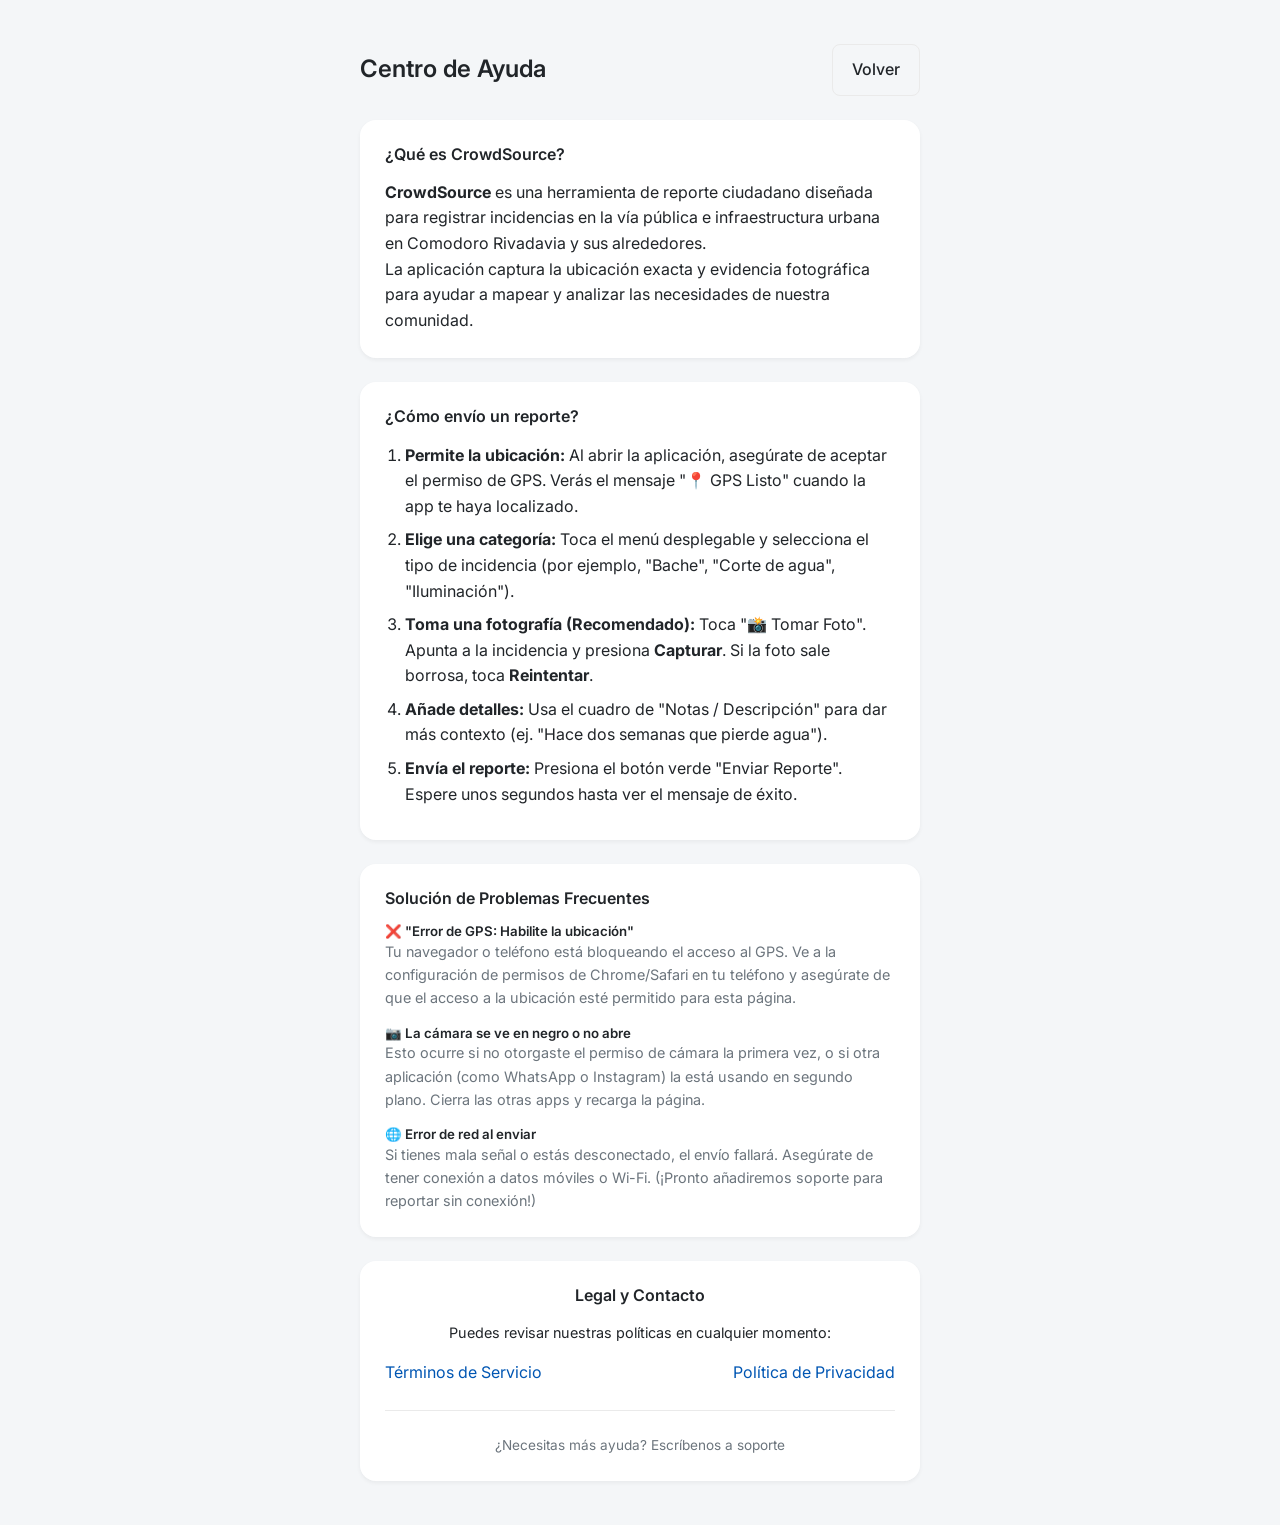
==== anywhere/frontend/ayuda.html @ 9d6152ad "first deploy" ====
<!DOCTYPE html>
<html lang="es">
<head>
    <meta charset="UTF-8">
    <meta name="viewport" content="width=device-width, initial-scale=1.0, maximum-scale=1.0, user-scalable=no">
    <title>Ayuda - CrowdSource</title>
    <link rel="stylesheet" href="css/style.css">
</head>
<body>
    <div class="container mt-4">
        <div class="d-flex justify-content-between align-items-center mb-4">
            <h2 class="text-center my-0">Centro de Ayuda</h2>
            <a href="index.html" class="btn btn-secondary w-auto py-1 px-3 my-0">Volver</a>
        </div>

        <div class="card shadow-sm mb-4">
            <h4 class="mb-3">¿Qué es CrowdSource?</h4>
            <p><strong>CrowdSource</strong> es una herramienta de reporte ciudadano diseñada para registrar incidencias en la vía pública e infraestructura urbana en Comodoro Rivadavia y sus alrededores.</p>
            <p>La aplicación captura la ubicación exacta y evidencia fotográfica para ayudar a mapear y analizar las necesidades de nuestra comunidad.</p>
        </div>

        <div class="card shadow-sm mb-4">
            <h4 class="mb-3">¿Cómo envío un reporte?</h4>
            <ol class="help-list">
                <li class="mb-2"><strong>Permite la ubicación:</strong> Al abrir la aplicación, asegúrate de aceptar el permiso de GPS. Verás el mensaje "📍 GPS Listo" cuando la app te haya localizado.</li>
                <li class="mb-2"><strong>Elige una categoría:</strong> Toca el menú desplegable y selecciona el tipo de incidencia (por ejemplo, "Bache", "Corte de agua", "Iluminación").</li>
                <li class="mb-2"><strong>Toma una fotografía (Recomendado):</strong> Toca "📸 Tomar Foto". Apunta a la incidencia y presiona <strong>Capturar</strong>. Si la foto sale borrosa, toca <strong>Reintentar</strong>.</li>
                <li class="mb-2"><strong>Añade detalles:</strong> Usa el cuadro de "Notas / Descripción" para dar más contexto (ej. "Hace dos semanas que pierde agua").</li>
                <li class="mb-2"><strong>Envía el reporte:</strong> Presiona el botón verde "Enviar Reporte". Espere unos segundos hasta ver el mensaje de éxito.</li>
            </ol>
        </div>

        <div class="card shadow-sm mb-4">
            <h4 class="mb-3">Solución de Problemas Frecuentes</h4>

            <h5 class="mt-3">❌ "Error de GPS: Habilite la ubicación"</h5>
            <p class="text-muted fs-sm">Tu navegador o teléfono está bloqueando el acceso al GPS. Ve a la configuración de permisos de Chrome/Safari en tu teléfono y asegúrate de que el acceso a la ubicación esté permitido para esta página.</p>

            <h5 class="mt-3">📷 La cámara se ve en negro o no abre</h5>
            <p class="text-muted fs-sm">Esto ocurre si no otorgaste el permiso de cámara la primera vez, o si otra aplicación (como WhatsApp o Instagram) la está usando en segundo plano. Cierra las otras apps y recarga la página.</p>

            <h5 class="mt-3">🌐 Error de red al enviar</h5>
            <p class="text-muted fs-sm">Si tienes mala señal o estás desconectado, el envío fallará. Asegúrate de tener conexión a datos móviles o Wi-Fi. (¡Pronto añadiremos soporte para reportar sin conexión!)</p>
        </div>

        <div class="card shadow-sm mb-4 text-center">
            <h4 class="mb-3">Legal y Contacto</h4>
            <p class="fs-sm">Puedes revisar nuestras políticas en cualquier momento:</p>
            <div class="d-flex justify-content-between mt-3 gap-2 flex-wrap">
                <a href="terminos.html">Términos de Servicio</a>
                <a href="privacidad.html">Política de Privacidad</a>
            </div>
            <hr class="divider">
            <p class="text-muted fs-xs my-0">¿Necesitas más ayuda? Escríbenos a soporte</p>
        </div>

    </div>
</body>
</html>
---- anywhere/frontend/css/style.css ----
@import url('https://fonts.googleapis.com/css2?family=Inter:wght@400;500;600;700&display=swap');

/* ==========================================================================
 *  VARIABLES (Theming & Tokens)
 *  ========================================================================== */
:root {
    /* Colors */
    --primary-color: #0056b3;
    --primary-gradient: linear-gradient(135deg, #0056b3 0%, #3f88c5 100%);
    --primary-hover: #003d82;
    --success-color: #28a745;
    --success-hover: #218838;
    --danger-color: #dc3545;
    --danger-hover: #c82333;
    --warning-color: #ffc107;
    --secondary-color: #6c757d;

    /* Backgrounds & Text */
    --bg-color: #f4f6f8;
    --card-bg: rgba(255, 255, 255, 0.95);
    --text-main: #212529;
    --text-muted: #6c757d;
    --border-color: #eaeaea;

    /* Spacing & Sizing */
    --border-radius-sm: 8px;
    --border-radius-md: 16px;
    --border-radius-lg: 24px;
    
    /* Shadows */
    --shadow-sm: 0 2px 4px rgba(0, 0, 0, 0.05);
    --shadow-md: 0 8px 16px rgba(0, 0, 0, 0.08);
    --shadow-lg: 0 12px 24px rgba(0, 0, 0, 0.12);
    
    /* Transitions */
    --transition-fast: 0.15s ease-in-out;
    --transition-normal: 0.3s ease-in-out;
}

/* ==========================================================================
 *  BASE & RESET
 *  ========================================================================== */
* {
    box-sizing: border-box;
    margin: 0;
    padding: 0;
}

body {
    font-family: 'Inter', system-ui, -apple-system, sans-serif;
    background-color: var(--bg-color);
    color: var(--text-main);
    line-height: 1.6;
    padding: 0;
    margin: 0;
    min-height: 100vh;
    overscroll-behavior-y: none;
    display: flex;
    flex-direction: column;
}

a {
    color: var(--primary-color);
    text-decoration: none;
    transition: color var(--transition-fast);
}

a:hover {
    color: var(--primary-hover);
    text-decoration: underline;
}

h1, h2, h3, h4, h5, h6 {
    font-weight: 600;
    line-height: 1.2;
}

/* ==========================================================================
 *  LAYOUT & UTILITIES
 *  ========================================================================== */
.container {
    max-width: 600px;
    margin: 0 auto;
    padding: 20px;
}

/* Flexbox */
.d-flex { display: flex; }
.flex-column { flex-direction: column; }
.justify-content-between { justify-content: space-between; }
.justify-content-center { justify-content: center; }
.align-items-center { align-items: center; }
.flex-wrap { flex-wrap: wrap; }
.gap-2 { gap: 0.5rem; }
.gap-3 { gap: 1rem; }
.gap-4 { gap: 1.5rem; }

/* Spacing */
.mt-0 { margin-top: 0 !important; }
.mt-2 { margin-top: 0.5rem; }
.mt-3 { margin-top: 1rem; }
.mt-4 { margin-top: 1.5rem; }
.mb-0 { margin-bottom: 0 !important; }
.mb-2 { margin-bottom: 0.5rem; }
.mb-3 { margin-bottom: 1rem; }
.mb-4 { margin-bottom: 1.5rem; }
.my-0 { margin-top: 0; margin-bottom: 0; }
.py-1 { padding-top: 0.25rem; padding-bottom: 0.25rem; }
.px-3 { padding-left: 1rem; padding-right: 1rem; }
.p-2 { padding: 0.5rem; }
.p-3 { padding: 1rem; }
.p-4 { padding: 1.5rem; }

/* Sizing */
.w-100 { width: 100%; }
.w-auto { width: auto; }

/* Typography */
.text-center { text-align: center; }
.text-muted { color: var(--text-muted); }
.text-danger { color: var(--danger-color); }
.text-primary { color: var(--primary-color); }
.font-weight-bold { font-weight: 600; }
.fs-sm { font-size: 0.9em; }
.fs-xs { font-size: 0.85em; }

/* Lists */
.list-unstyled {
    list-style: none;
    padding-left: 0;
}
.help-list {
    padding-left: 20px;
    line-height: 1.6;
}

/* Others */
.hidden { display: none !important; }

/* ==========================================================================
 *  COMPONENTS
 *  ========================================================================== */

/* Header */
.app-header {
    display: flex;
    justify-content: space-between;
    align-items: center;
    padding: 1rem 1.5rem;
    background: var(--card-bg);
    backdrop-filter: blur(10px);
    box-shadow: var(--shadow-sm);
    position: sticky;
    top: 0;
    z-index: 10;
}
.app-title {
    color: var(--primary-color);
    font-size: 1.2rem;
    font-weight: 700;
}

/* Footer */
.app-footer {
    padding: 1.5rem;
    text-align: center;
    border-top: 1px solid var(--border-color);
    margin-top: auto;
    background: transparent;
}
.footer-links {
    display: flex;
    justify-content: center;
    gap: 1.5rem;
    flex-wrap: wrap;
}
.footer-links a {
    color: var(--text-muted);
    font-size: 0.9rem;
    transition: color var(--transition-fast);
}
.footer-links a:hover {
    color: var(--text-main);
    text-decoration: none;
}

/* Cards (Glassmorphism inspired) */
.card {
    background-color: var(--card-bg);
    border: 1px solid rgba(255, 255, 255, 0.4);
    border-radius: var(--border-radius-md);
    padding: 24px;
    backdrop-filter: blur(8px);
}
.shadow-sm { box-shadow: var(--shadow-sm); }
.shadow-md { box-shadow: var(--shadow-md); }

/* Buttons */
.btn {
    display: inline-flex;
    align-items: center;
    justify-content: center;
    font-weight: 500;
    text-align: center;
    cursor: pointer;
    border: none;
    padding: 0.75rem 1.2rem;
    font-size: 1rem;
    border-radius: var(--border-radius-sm);
    transition: all var(--transition-normal);
}
.btn:active { transform: scale(0.98); }
.btn:disabled {
    opacity: 0.65;
    cursor: not-allowed;
    transform: none;
}
.btn-primary {
    color: #fff;
    background: var(--primary-gradient);
    box-shadow: 0 4px 10px rgba(0, 86, 179, 0.2);
}
.btn-primary:hover:not(:disabled) {
    box-shadow: 0 6px 15px rgba(0, 86, 179, 0.3);
    transform: translateY(-1px);
}
.btn-success {
    color: #fff;
    background-color: var(--success-color);
}
.btn-success:hover:not(:disabled) {
    background-color: var(--success-hover);
    box-shadow: 0 4px 10px rgba(40, 167, 69, 0.2);
    transform: translateY(-1px);
}
.btn-secondary {
    color: var(--text-main);
    background-color: transparent;
    border: 1px solid var(--border-color);
}
.btn-secondary:hover {
    background-color: rgba(0,0,0,0.03);
}

/* Forms */
.form-group {
    margin-bottom: 1.2rem;
}
.form-label {
    display: block;
    margin-bottom: 0.5rem;
    font-weight: 500;
    color: var(--text-main);
}
.form-control {
    display: block;
    width: 100%;
    padding: 0.8rem;
    font-size: 1rem;
    font-family: inherit;
    color: var(--text-main);
    background-color: #fff;
    border: 1px solid var(--border-color);
    border-radius: var(--border-radius-sm);
    transition: all var(--transition-fast);
}
.form-control:focus {
    border-color: var(--primary-color);
    outline: none;
    box-shadow: 0 0 0 3px rgba(0, 86, 179, 0.1);
}
textarea.form-control {
    resize: vertical;
    min-height: 100px;
}

/* Status Badges */
.status-badge {
    padding: 1rem;
    border-radius: var(--border-radius-sm);
    text-align: center;
    font-weight: 500;
}
.status-warning {
    background: #fff3cd;
    color: #856404;
    border: 1px solid #ffeeba;
}

/* ==========================================================================
 *  PAGE SPECIFIC
 *  ========================================================================== */

/* Landing Section */
.landing-section {
    display: flex;
    flex-direction: column;
    justify-content: center;
    align-items: center;
    text-align: center;
    padding: 2rem;
    min-height: calc(100vh - 160px);
}
.landing-logo {
    width: 100%;
    max-width: 120px;
    height: auto;
    border-radius: var(--border-radius-md);
    margin-bottom: 2rem;
    box-shadow: var(--shadow-md);
}
.landing-title {
    font-size: 2.5rem;
    background: var(--primary-gradient);
    -webkit-background-clip: text;
    -webkit-text-fill-color: transparent;
    margin-bottom: 1rem;
}
.landing-subtitle {
    font-size: 1.15rem;
    max-width: 600px;
    margin-bottom: 2.5rem;
    color: var(--text-muted);
}

/* Camera box / Report Section */
.camera-feed {
    width: 100%;
    background: #000;
    border-radius: var(--border-radius-sm);
    object-fit: cover;
    max-height: 50vh;
}
.photo-canvas {
    width: 100%;
    border-radius: var(--border-radius-sm);
    object-fit: cover;
}
hr.divider {
    border: 0;
    border-top: 1px solid var(--border-color);
    margin: 1.5rem 0;
}
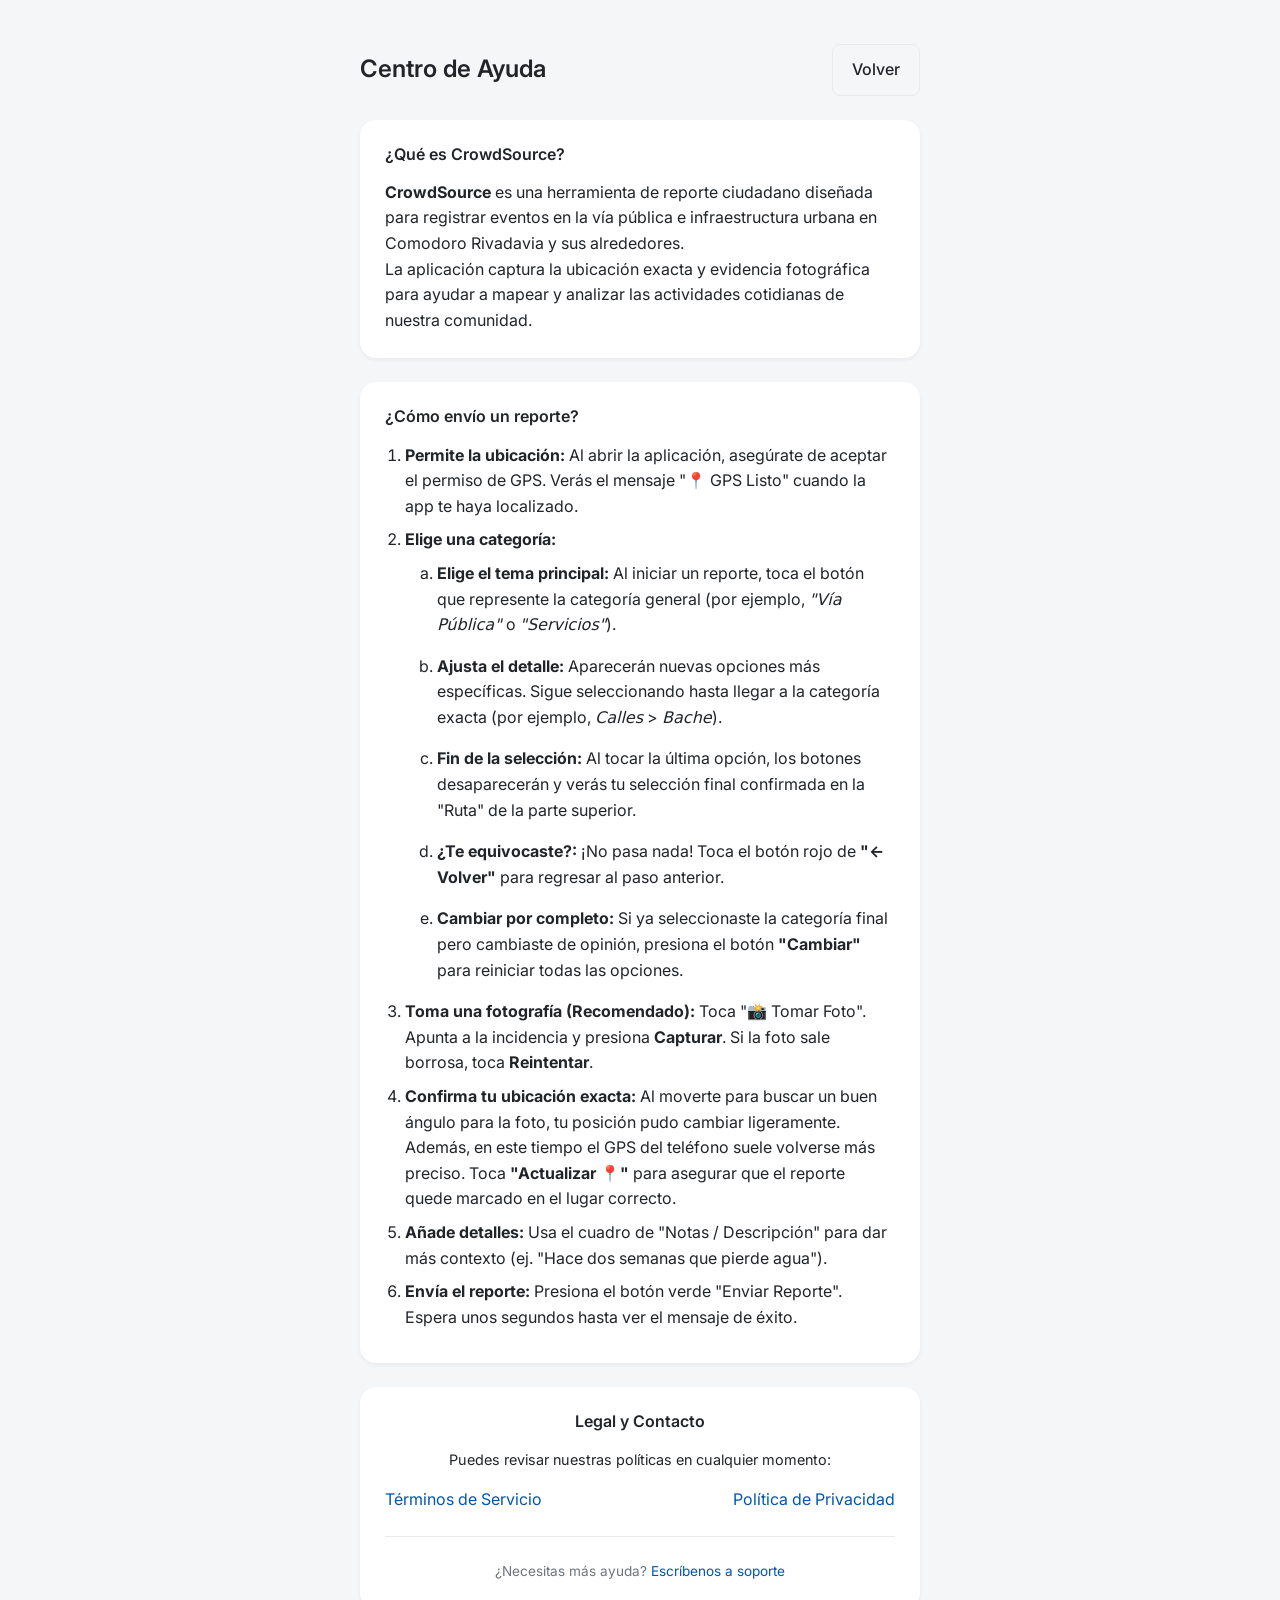
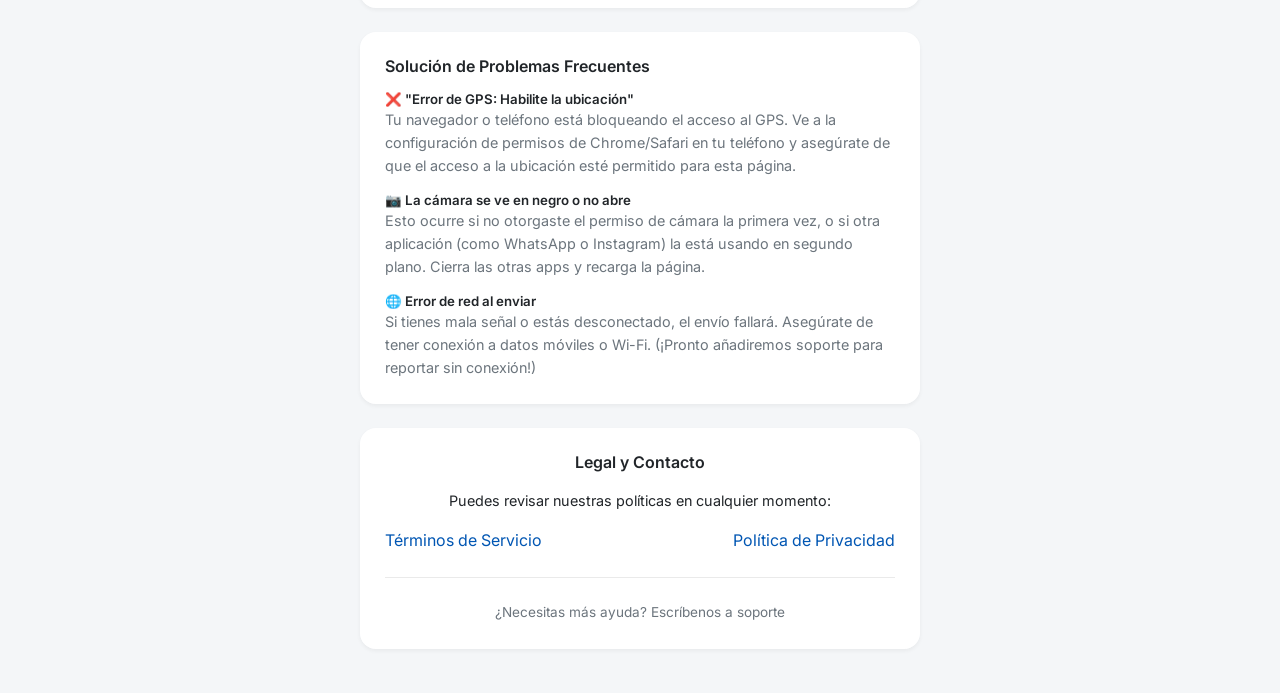
==== commit 0fa01f18: "help update" ====
--- a/anywhere/frontend/ayuda.html
+++ b/anywhere/frontend/ayuda.html
@@ -15,19 +15,44 @@
 
         <div class="card shadow-sm mb-4">
             <h4 class="mb-3">¿Qué es CrowdSource?</h4>
-            <p><strong>CrowdSource</strong> es una herramienta de reporte ciudadano diseñada para registrar incidencias en la vía pública e infraestructura urbana en Comodoro Rivadavia y sus alrededores.</p>
-            <p>La aplicación captura la ubicación exacta y evidencia fotográfica para ayudar a mapear y analizar las necesidades de nuestra comunidad.</p>
+            <p><strong>CrowdSource</strong> es una herramienta de reporte ciudadano diseñada para registrar eventos en la vía pública e infraestructura urbana en Comodoro Rivadavia y sus alrededores.</p>
+            <p>La aplicación captura la ubicación exacta y evidencia fotográfica para ayudar a mapear y analizar las actividades cotidianas de nuestra comunidad.</p>
         </div>
 
-        <div class="card shadow-sm mb-4">
+<div class="card shadow-sm mb-4">
             <h4 class="mb-3">¿Cómo envío un reporte?</h4>
             <ol class="help-list">
                 <li class="mb-2"><strong>Permite la ubicación:</strong> Al abrir la aplicación, asegúrate de aceptar el permiso de GPS. Verás el mensaje "📍 GPS Listo" cuando la app te haya localizado.</li>
-                <li class="mb-2"><strong>Elige una categoría:</strong> Toca el menú desplegable y selecciona el tipo de incidencia (por ejemplo, "Bache", "Corte de agua", "Iluminación").</li>
+
+                <li class="mb-2"><strong>Elige una categoría:</strong>
+                    <ol type="a" class="ms-4 mt-2">
+                        <li class="mb-3"><strong>Elige el tema principal:</strong> Al iniciar un reporte, toca el botón que represente la categoría general (por ejemplo, <em>"Vía Pública"</em> o <em>"Servicios"</em>).</li>
+                        <li class="mb-3"><strong>Ajusta el detalle:</strong> Aparecerán nuevas opciones más específicas. Sigue seleccionando hasta llegar a la categoría exacta (por ejemplo, <em>Calles</em> > <em>Bache</em>).</li>
+                        <li class="mb-3"><strong>Fin de la selección:</strong> Al tocar la última opción, los botones desaparecerán y verás tu selección final confirmada en la "Ruta" de la parte superior.</li>
+                        <li class="mb-3"><strong>¿Te equivocaste?:</strong> ¡No pasa nada! Toca el botón rojo de <strong>"← Volver"</strong> para regresar al paso anterior.</li>
+                        <li class="mb-3"><strong>Cambiar por completo:</strong> Si ya seleccionaste la categoría final pero cambiaste de opinión, presiona el botón <strong>"Cambiar"</strong> para reiniciar todas las opciones.</li>
+                    </ol>
+                </li>
+
                 <li class="mb-2"><strong>Toma una fotografía (Recomendado):</strong> Toca "📸 Tomar Foto". Apunta a la incidencia y presiona <strong>Capturar</strong>. Si la foto sale borrosa, toca <strong>Reintentar</strong>.</li>
+
+                <li class="mb-2"><strong>Confirma tu ubicación exacta:</strong> Al moverte para buscar un buen ángulo para la foto, tu posición pudo cambiar ligeramente. Además, en este tiempo el GPS del teléfono suele volverse más preciso. Toca <strong>"Actualizar 📍"</strong> para asegurar que el reporte quede marcado en el lugar correcto.</li>
+
                 <li class="mb-2"><strong>Añade detalles:</strong> Usa el cuadro de "Notas / Descripción" para dar más contexto (ej. "Hace dos semanas que pierde agua").</li>
-                <li class="mb-2"><strong>Envía el reporte:</strong> Presiona el botón verde "Enviar Reporte". Espere unos segundos hasta ver el mensaje de éxito.</li>
+
+                <li class="mb-2"><strong>Envía el reporte:</strong> Presiona el botón verde "Enviar Reporte". Espera unos segundos hasta ver el mensaje de éxito.</li>
             </ol>
+        </div>
+
+        <div class="card shadow-sm mb-4 text-center">
+            <h4 class="mb-3">Legal y Contacto</h4>
+            <p class="fs-sm">Puedes revisar nuestras políticas en cualquier momento:</p>
+            <div class="d-flex justify-content-between mt-3 gap-2 flex-wrap">
+                <a href="terminos.html">Términos de Servicio</a>
+                <a href="privacidad.html">Política de Privacidad</a>
+            </div>
+            <hr class="divider">
+            <p class="text-muted fs-xs my-0">¿Necesitas más ayuda? <a href="mailto:soporte@tudominio.com" class="text-decoration-none">Escríbenos a soporte</a></p>
         </div>
 
         <div class="card shadow-sm mb-4">
--- a/anywhere/frontend/css/style.css
+++ b/anywhere/frontend/css/style.css
@@ -341,3 +341,45 @@
     border-top: 1px solid var(--border-color);
     margin: 1.5rem 0;
 }
+
+.location-display {
+    background-color: #f8f9fa;
+    color: #6c757d;
+    font-size: 0.9em;
+    display: flex;
+    align-items: center;
+    min-height: 2.5rem;
+}
+
+/* Append to css/style.css */
+.category-grid {
+    display: grid;
+    grid-template-columns: repeat(2, 1fr);
+    gap: 10px;
+}
+
+.category-btn {
+    padding: 15px;
+    font-size: 1rem;
+    background-color: #ffffff;
+    border: 1px solid #dcdcdc;
+    border-radius: 8px;
+    cursor: pointer;
+    box-shadow: 0 2px 4px rgba(0,0,0,0.05);
+    transition: background-color 0.1s;
+    touch-action: manipulation;
+}
+
+.category-btn:active {
+    background-color: #e2e4e8;
+    transform: scale(0.98);
+}
+
+.category-btn-full {
+    grid-column: 1 / -1;
+}
+
+/* Indent all nested lists by 2rem */
+ul ul, ol ol, ul ol, ol ul {
+    padding-left: 2rem;
+}
